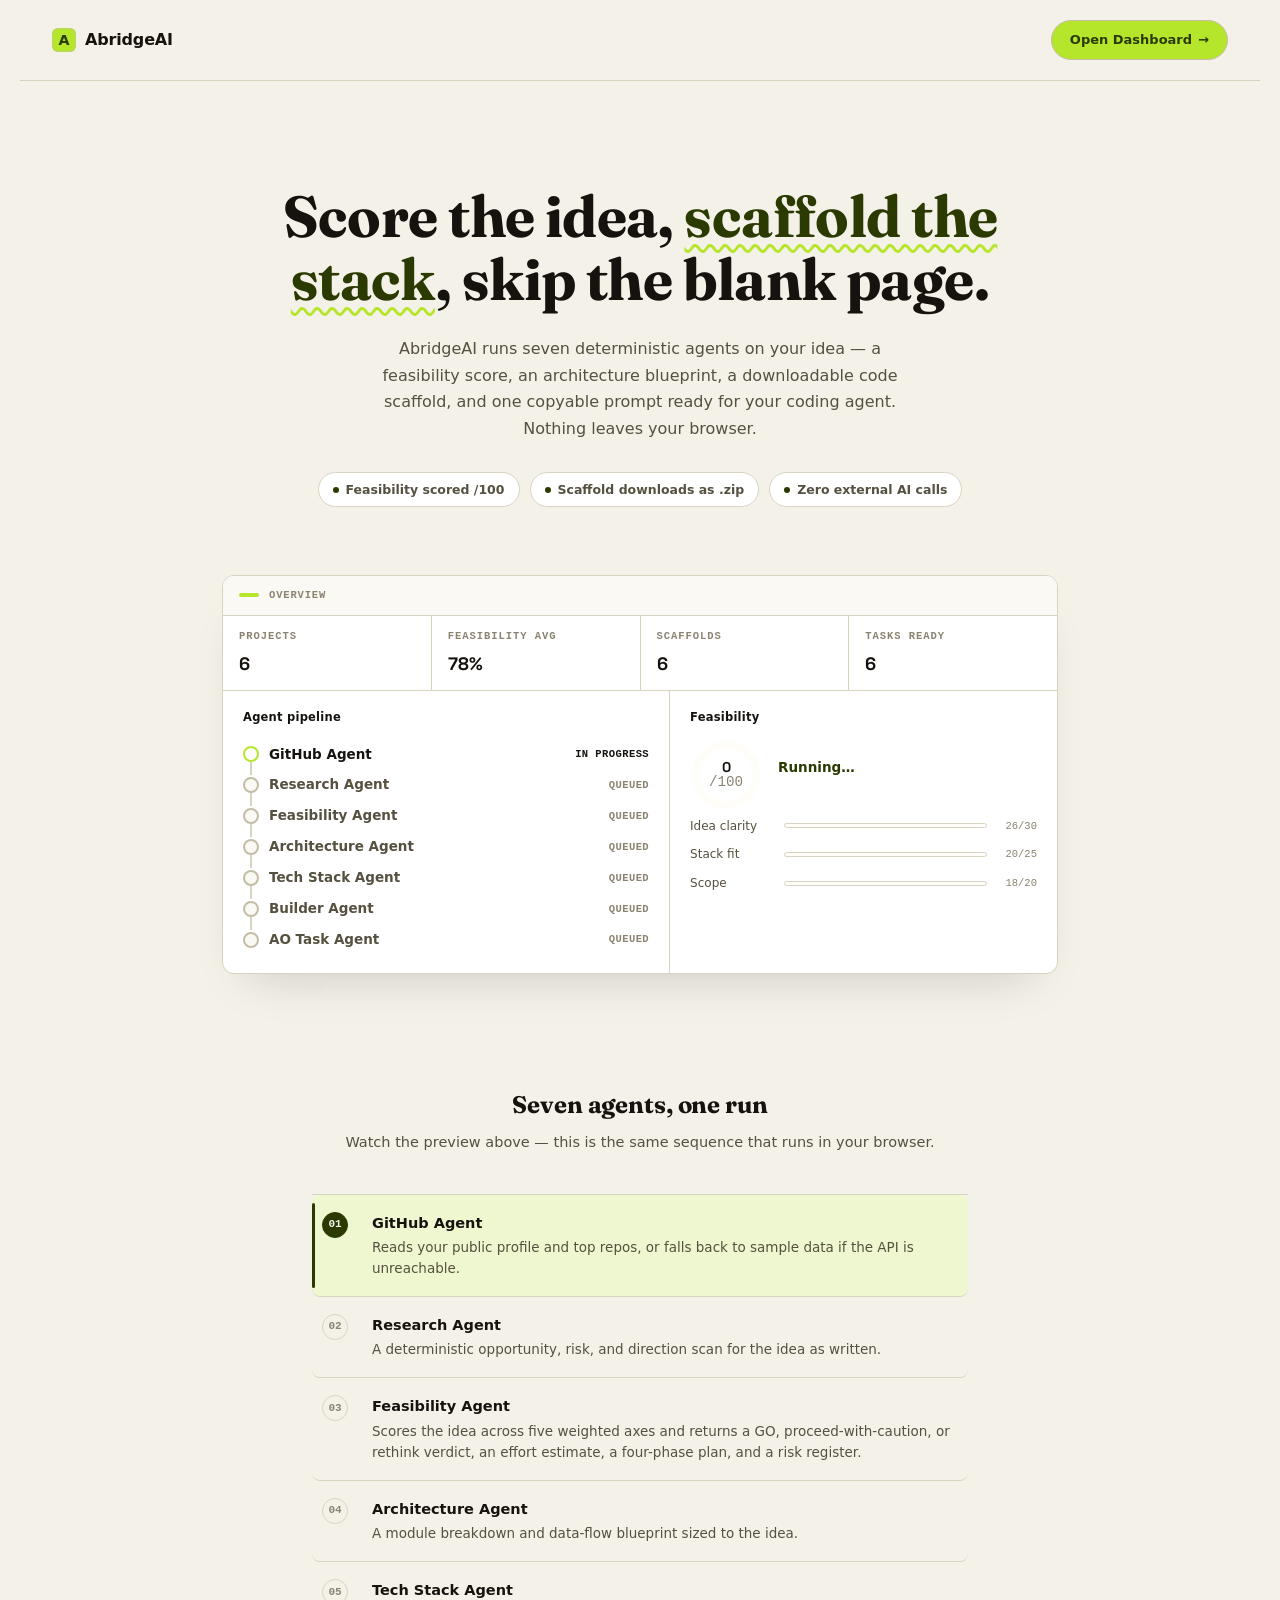
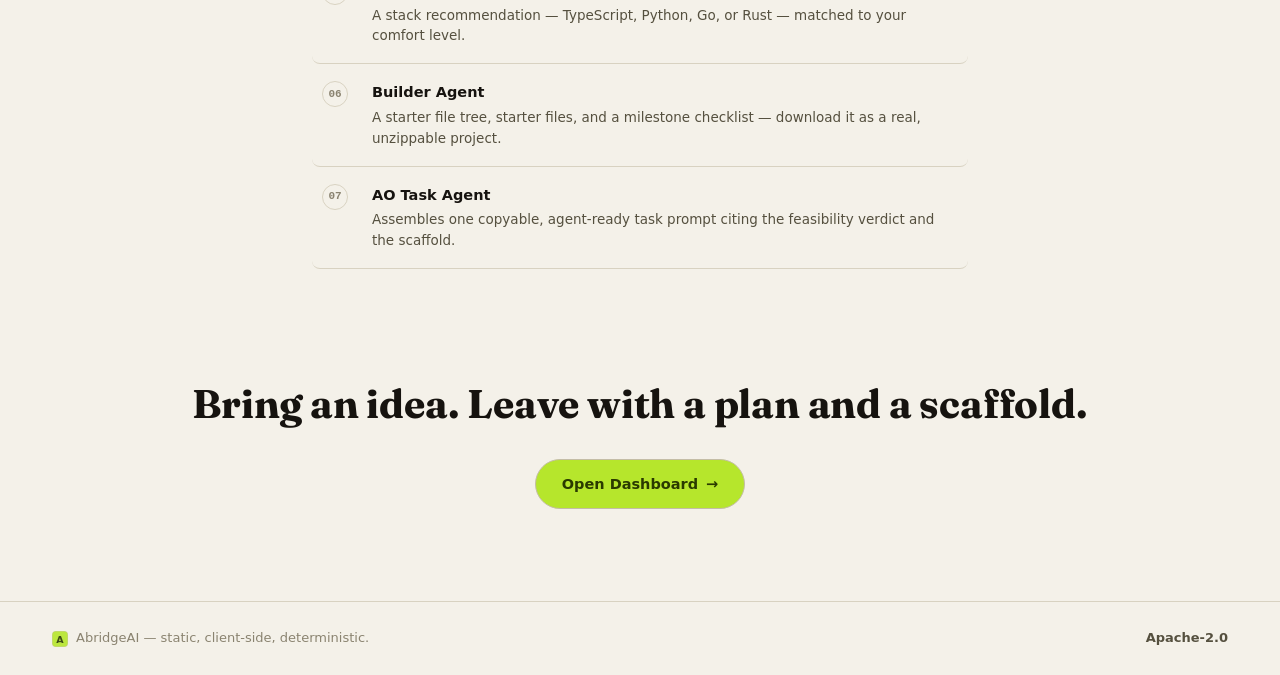
==== landing.html @ c4f89bc8 "feat: add a landing page" ====
<!DOCTYPE html>
<html lang="en" data-theme="light">

<head>
    <meta charset="UTF-8" />
    <meta name="viewport" content="width=device-width, initial-scale=1.0" />
    <title>AbridgeAI — Score the idea. Scaffold the stack.</title>
    <meta name="description"
        content="AbridgeAI runs seven deterministic agents on your idea: a feasibility score, an architecture blueprint, a downloadable code scaffold, and one copyable task prompt. No backend, no external AI calls." />
    <meta name="theme-color" content="#b6e62c" />

    <meta property="og:type" content="website" />
    <meta property="og:site_name" content="AbridgeAI" />
    <meta property="og:title" content="AbridgeAI — Score the idea. Scaffold the stack." />
    <meta property="og:description"
        content="Seven deterministic agents turn a project idea into a feasibility plan, a starter scaffold, and a copyable task prompt — entirely in your browser." />
    <meta name="twitter:card" content="summary" />

    <link rel="icon" type="image/svg+xml" href="favicon.svg" />
    <link rel="stylesheet" href="styles.css" />
    <link rel="stylesheet" href="landing.css" />
    <link rel="preconnect" href="https://fonts.googleapis.com" />
    <link rel="preconnect" href="https://fonts.gstatic.com" crossorigin />
    <link
        href="https://fonts.googleapis.com/css2?family=Space+Grotesk:wght@500;700&family=Fraunces:opsz,wght@9..144,600;9..144,700;9..144,900&display=swap"
        rel="stylesheet" />
</head>

<body class="landing">
    <a class="skip-link" href="#l-main">Skip to content</a>

    <!-- ============ NAVBAR ============ -->
    <header>
        <nav class="l-nav" aria-label="Primary">
            <a class="l-brand" href="landing.html">
                <svg class="l-brand-mark" viewBox="0 0 32 32" role="img" aria-label="AbridgeAI">
                    <rect width="32" height="32" rx="7" fill="#b6e62c" stroke="#c4bda6" stroke-width="1.5" />
                    <text x="16" y="23" font-family="ui-sans-serif, system-ui, sans-serif" font-size="19"
                        font-weight="800" text-anchor="middle" fill="#2a3a00">A</text>
                </svg>
                <span class="l-brand-name">AbridgeAI</span>
            </a>
            <a class="l-nav-cta" href="index.html">Open Dashboard <span class="l-arrow" aria-hidden="true">→</span></a>
        </nav>
    </header>

    <main id="l-main">

        <!-- ============ HERO ============ -->
        <section class="l-hero">
            <h1 class="l-headline l-fade-in">
                Score the idea, <em>scaffold the stack</em>, skip the blank page.
            </h1>
            <p class="l-sub l-fade-in l-delay-1">
                AbridgeAI runs seven deterministic agents on your idea — a feasibility score,
                an architecture blueprint, a downloadable code scaffold, and one copyable
                prompt ready for your coding agent. Nothing leaves your browser.
            </p>
            <div class="l-badges l-fade-in l-delay-2">
                <span class="l-badge"><span class="l-badge-dot" aria-hidden="true"></span>Feasibility scored /100</span>
                <span class="l-badge"><span class="l-badge-dot" aria-hidden="true"></span>Scaffold downloads as
                    .zip</span>
                <span class="l-badge"><span class="l-badge-dot" aria-hidden="true"></span>Zero external AI calls</span>
            </div>
        </section>

        <!-- ============ PRODUCT PREVIEW ============
         Built from the dashboard's own classes (.timeline/.tl-row,
         .metrics-row, .feas-arc) — a live reflection of the app, cycled by
         landing.js, not a redrawn mockup. -->
        <section class="l-stage" aria-hidden="true">
            <div class="l-window">
                <div class="l-window-bar">
                    <span class="l-window-strip"></span>
                    <span class="l-window-label">Overview</span>
                </div>

                <div class="metrics-row">
                    <div class="metric"><span class="metric-label">Projects</span><span class="metric-value">6</span>
                    </div>
                    <div class="metric"><span class="metric-label">Feasibility avg</span><span
                            class="metric-value">78%</span></div>
                    <div class="metric"><span class="metric-label">Scaffolds</span><span class="metric-value">6</span>
                    </div>
                    <div class="metric"><span class="metric-label">Tasks ready</span><span class="metric-value">6</span>
                    </div>
                </div>

                <div class="l-window-body">
                    <section class="ov-section">
                        <h2>Agent pipeline</h2>
                        <ol class="timeline" id="l-preview-pipeline">
                            <li class="tl-row" data-step="github">
                                <span class="tl-node"><svg viewBox="0 0 12 12" aria-hidden="true">
                                        <path d="M2 6l3 3 5-6" stroke="currentColor" stroke-width="1.6" fill="none"
                                            stroke-linecap="round" stroke-linejoin="round" />
                                    </svg></span>
                                <span class="tl-name">GitHub Agent</span><span class="tl-status">queued</span>
                            </li>
                            <li class="tl-row" data-step="research">
                                <span class="tl-node"><svg viewBox="0 0 12 12" aria-hidden="true">
                                        <path d="M2 6l3 3 5-6" stroke="currentColor" stroke-width="1.6" fill="none"
                                            stroke-linecap="round" stroke-linejoin="round" />
                                    </svg></span>
                                <span class="tl-name">Research Agent</span><span class="tl-status">queued</span>
                            </li>
                            <li class="tl-row" data-step="feasibility">
                                <span class="tl-node"><svg viewBox="0 0 12 12" aria-hidden="true">
                                        <path d="M2 6l3 3 5-6" stroke="currentColor" stroke-width="1.6" fill="none"
                                            stroke-linecap="round" stroke-linejoin="round" />
                                    </svg></span>
                                <span class="tl-name">Feasibility Agent</span><span class="tl-status">queued</span>
                            </li>
                            <li class="tl-row" data-step="architecture">
                                <span class="tl-node"><svg viewBox="0 0 12 12" aria-hidden="true">
                                        <path d="M2 6l3 3 5-6" stroke="currentColor" stroke-width="1.6" fill="none"
                                            stroke-linecap="round" stroke-linejoin="round" />
                                    </svg></span>
                                <span class="tl-name">Architecture Agent</span><span class="tl-status">queued</span>
                            </li>
                            <li class="tl-row" data-step="stack">
                                <span class="tl-node"><svg viewBox="0 0 12 12" aria-hidden="true">
                                        <path d="M2 6l3 3 5-6" stroke="currentColor" stroke-width="1.6" fill="none"
                                            stroke-linecap="round" stroke-linejoin="round" />
                                    </svg></span>
                                <span class="tl-name">Tech Stack Agent</span><span class="tl-status">queued</span>
                            </li>
                            <li class="tl-row" data-step="builder">
                                <span class="tl-node"><svg viewBox="0 0 12 12" aria-hidden="true">
                                        <path d="M2 6l3 3 5-6" stroke="currentColor" stroke-width="1.6" fill="none"
                                            stroke-linecap="round" stroke-linejoin="round" />
                                    </svg></span>
                                <span class="tl-name">Builder Agent</span><span class="tl-status">queued</span>
                            </li>
                            <li class="tl-row" data-step="task">
                                <span class="tl-node"><svg viewBox="0 0 12 12" aria-hidden="true">
                                        <path d="M2 6l3 3 5-6" stroke="currentColor" stroke-width="1.6" fill="none"
                                            stroke-linecap="round" stroke-linejoin="round" />
                                    </svg></span>
                                <span class="tl-name">AO Task Agent</span><span class="tl-status">queued</span>
                            </li>
                        </ol>
                    </section>

                    <section class="ov-section">
                        <h2>Feasibility</h2>
                        <div class="feas-arc-wrap">
                            <svg class="feas-arc" width="72" height="72" viewBox="0 0 76 76">
                                <circle class="feas-arc-track" cx="38" cy="38" r="32" />
                                <circle class="feas-arc-fill" id="l-preview-arc" cx="38" cy="38" r="32"
                                    transform="rotate(-90 38 38)" />
                                <text class="feas-arc-num" id="l-preview-score" x="38" y="35">0</text>
                                <text class="feas-arc-max" x="38" y="50">/100</text>
                            </svg>
                            <p class="feas-verdict-line" id="l-preview-verdict" data-verdict="good">Running…</p>
                        </div>
                        <div class="feas-axes">
                            <div class="feas-axis-row"><span class="feas-axis-label">Idea clarity</span><span
                                    class="feas-axis-track"><span class="feas-axis-fill"
                                        style="width:86%"></span></span><span class="feas-axis-val">26/30</span></div>
                            <div class="feas-axis-row"><span class="feas-axis-label">Stack fit</span><span
                                    class="feas-axis-track"><span class="feas-axis-fill"
                                        style="width:80%"></span></span><span class="feas-axis-val">20/25</span></div>
                            <div class="feas-axis-row"><span class="feas-axis-label">Scope</span><span
                                    class="feas-axis-track"><span class="feas-axis-fill"
                                        style="width:90%"></span></span><span class="feas-axis-val">18/20</span></div>
                        </div>
                    </section>
                </div>
            </div>
        </section>

        <!-- ============ HOW IT WORKS ============ -->
        <section class="l-how">
            <div class="l-how-head">
                <h2>Seven agents, one run</h2>
                <p>Watch the preview above — this is the same sequence that runs in your browser.</p>
            </div>
            <ol class="l-steps" id="l-how-steps">
                <li class="l-step" data-step="github">
                    <span class="l-step-index">01</span>
                    <div>
                        <p class="l-step-name">GitHub Agent</p>
                        <p class="l-step-desc">Reads your public profile and top repos, or falls back to sample data if
                            the API is unreachable.</p>
                    </div>
                </li>
                <li class="l-step" data-step="research">
                    <span class="l-step-index">02</span>
                    <div>
                        <p class="l-step-name">Research Agent</p>
                        <p class="l-step-desc">A deterministic opportunity, risk, and direction scan for the idea as
                            written.</p>
                    </div>
                </li>
                <li class="l-step" data-step="feasibility">
                    <span class="l-step-index">03</span>
                    <div>
                        <p class="l-step-name">Feasibility Agent</p>
                        <p class="l-step-desc">Scores the idea across five weighted axes and returns a GO,
                            proceed-with-caution, or rethink verdict, an effort estimate, a four-phase plan, and a risk
                            register.</p>
                    </div>
                </li>
                <li class="l-step" data-step="architecture">
                    <span class="l-step-index">04</span>
                    <div>
                        <p class="l-step-name">Architecture Agent</p>
                        <p class="l-step-desc">A module breakdown and data-flow blueprint sized to the idea.</p>
                    </div>
                </li>
                <li class="l-step" data-step="stack">
                    <span class="l-step-index">05</span>
                    <div>
                        <p class="l-step-name">Tech Stack Agent</p>
                        <p class="l-step-desc">A stack recommendation — TypeScript, Python, Go, or Rust — matched to
                            your comfort level.</p>
                    </div>
                </li>
                <li class="l-step" data-step="builder">
                    <span class="l-step-index">06</span>
                    <div>
                        <p class="l-step-name">Builder Agent</p>
                        <p class="l-step-desc">A starter file tree, starter files, and a milestone checklist — download
                            it as a real, unzippable project.</p>
                    </div>
                </li>
                <li class="l-step" data-step="task">
                    <span class="l-step-index">07</span>
                    <div>
                        <p class="l-step-name">AO Task Agent</p>
                        <p class="l-step-desc">Assembles one copyable, agent-ready task prompt citing the feasibility
                            verdict and the scaffold.</p>
                    </div>
                </li>
            </ol>
        </section>

        <!-- ============ FINAL CTA ============ -->
        <section class="l-cta">
            <h2>Bring an idea. Leave with a plan and a scaffold.</h2>
            <a class="l-cta-btn" href="index.html">Open Dashboard <span class="l-arrow" aria-hidden="true">→</span></a>
        </section>
    </main>

    <footer class="l-footer">
        <div class="l-footer-inner">
            <div class="l-footer-left">
                <img class="l-footer-mark" src="favicon.svg" alt="" width="16" height="16" />
                <span>AbridgeAI — static, client-side, deterministic.</span>
            </div>
            <div class="l-footer-links">
                <a href="LICENSE">Apache-2.0</a>
            </div>
        </div>
    </footer>

    <script src="landing.js" defer></script>
</body>

</html>
---- styles.css ----
/* ==========================================================================
   AbridgeAI — agent workspace
   Warm off-white background, near-black text, one lime accent, hairlines.
   Sidebar + editorial sections; cards are used only where genuinely useful
   (individual agent outputs), never nested.
   ========================================================================== */

:root {
  color-scheme: light;
  --bg: #f4f1e9;
  --bg-panel: #fbf9f3;
  --bg-input: #fffdf7;
  --card-bg: #ffffff;
  --ink: #16130f;
  --ink-soft: #55503f;
  --ink-faint: #8a8370;
  --lime: #b6e62c;
  --lime-bright: #c8ee4a;
  --lime-ink: #2a3a00;
  --lime-soft: #eef7cf;
  --line: #d8d2c1;
  --line-strong: #c4bda6;
  --danger: #c2402b;
  --toast-bg: #16130f;
  --toast-ink: #f6f3e9;
  --focus-ring: rgba(22, 19, 15, 0.08);
  --radius: 8px;
  --font: ui-sans-serif, system-ui, -apple-system, "Segoe UI", Roboto, Helvetica, Arial, sans-serif;
  --mono: ui-monospace, "Cascadia Code", "JetBrains Mono", Consolas, Menlo, monospace;
  --display: "Space Grotesk", var(--font);
  --hairline: 1px solid var(--line);
}

[data-theme="dark"] {
  color-scheme: dark;
  --bg: #151310;
  --bg-panel: #1e1b16;
  --bg-input: #241f18;
  --card-bg: #221e18;
  --ink: #eee9dc;
  --ink-soft: #b6ad99;
  --ink-faint: #837a66;
  --lime: #b6e62c;
  --lime-bright: #c8ee4a;
  --lime-ink: #eef7cf;
  --lime-soft: #33391b;
  --line: #3b362b;
  --line-strong: #4e483a;
  --danger: #ff8164;
  --toast-bg: #eee9dc;
  --toast-ink: #1a1711;
  --focus-ring: rgba(182, 230, 44, 0.22);
}

* {
  box-sizing: border-box;
}

html,
body {
  height: 100%;
}

body {
  margin: 0;
  font-family: var(--font);
  font-size: 15px;
  line-height: 1.55;
  color: var(--ink);
  background: var(--bg);
  -webkit-font-smoothing: antialiased;
}

.noscript {
  max-width: 560px;
  margin: 40px auto;
  padding: 16px 20px;
  border: var(--hairline);
  border-left: 4px solid var(--danger);
  border-radius: var(--radius);
  background: var(--bg-panel);
  color: var(--ink);
  font-size: 14px;
}

.skip-link {
  position: absolute;
  left: -9999px;
  top: 0;
  z-index: 100;
  background: var(--lime);
  color: var(--lime-ink);
  font-weight: 700;
  font-size: 14px;
  border-radius: 0 0 var(--radius) 0;
  padding: 10px 16px;
}

.skip-link:focus {
  left: 0;
}

:focus-visible {
  outline: 2px solid var(--lime-ink);
  outline-offset: 2px;
  border-radius: 4px;
}

button {
  font-family: inherit;
}

/* --------------------------------------------------------------------------
   Shell: sidebar + main
   -------------------------------------------------------------------------- */
.shell {
  display: grid;
  grid-template-columns: 224px minmax(0, 1fr);
  min-height: 100vh;
}

.side {
  display: flex;
  flex-direction: column;
  background: var(--bg-panel);
  border-right: var(--hairline);
  padding: 20px 14px;
}

.side-brand {
  display: flex;
  align-items: center;
  gap: 9px;
  padding: 4px 8px 22px;
}

.side-brand-mark {
  width: 22px;
  height: 22px;
  border-radius: 6px;
  display: block;
}

.side-brand-name {
  font-weight: 800;
  font-size: 15px;
  letter-spacing: -0.01em;
  color: var(--ink);
}

.side-nav {
  display: flex;
  flex-direction: column;
  gap: 2px;
}

.side-link {
  display: flex;
  align-items: center;
  gap: 10px;
  width: 100%;
  text-align: left;
  border: 0;
  background: transparent;
  color: var(--ink-soft);
  font-size: 13.5px;
  font-weight: 600;
  padding: 9px 10px;
  border-radius: 6px;
  cursor: pointer;
  transition: background 0.15s ease, color 0.15s ease;
}

.side-link:hover {
  background: var(--card-bg);
  color: var(--ink);
}

.side-link.is-active {
  background: var(--lime-soft);
  color: var(--lime-ink);
}

.side-link-icon {
  width: 15px;
  height: 15px;
  flex-shrink: 0;
  opacity: 0.85;
}

.side-spacer {
  flex: 1;
}

.side-bottom {
  border-top: var(--hairline);
  padding-top: 12px;
  margin-top: 8px;
}

.theme-btn {
  width: 100%;
  display: flex;
  align-items: center;
  justify-content: center;
  gap: 7px;
  font: inherit;
  font-size: 12.5px;
  font-weight: 700;
  color: var(--ink-soft);
  background: transparent;
  border: var(--hairline);
  border-radius: 999px;
  padding: 8px 12px;
  cursor: pointer;
  transition: background 0.15s ease, color 0.15s ease, border-color 0.15s ease;
}

.theme-btn:hover {
  color: var(--ink);
  border-color: var(--ink);
  background: var(--card-bg);
}

/* --------------------------------------------------------------------------
   Main / views
   -------------------------------------------------------------------------- */
.main {
  min-width: 0;
  padding: 40px 44px 64px;
  max-width: 1180px;
}

.view[hidden] {
  display: none;
}

.view-head {
  display: flex;
  align-items: flex-start;
  justify-content: space-between;
  gap: 20px;
  margin-bottom: 28px;
}

.view-head h1,
.view>h1 {
  font-family: var(--display);
  font-weight: 700;
  font-size: 26px;
  letter-spacing: -0.01em;
  margin: 0 0 6px;
}

.view-sub {
  margin: 0;
  color: var(--ink-soft);
  font-size: 14px;
  max-width: 520px;
}

.back-link {
  display: inline-flex;
  align-items: center;
  gap: 6px;
  border: 0;
  background: none;
  color: var(--ink-faint);
  font: inherit;
  font-size: 13px;
  font-weight: 600;
  cursor: pointer;
  padding: 0;
  margin-bottom: 18px;
  transition: color 0.15s ease;
}

.back-link:hover {
  color: var(--ink);
}

.btn-new {
  flex-shrink: 0;
  display: inline-flex;
  align-items: center;
  gap: 7px;
  font: inherit;
  font-weight: 700;
  font-size: 13.5px;
  color: var(--lime-ink);
  background: var(--lime);
  border: 1px solid var(--line-strong);
  border-radius: 999px;
  padding: 10px 18px;
  cursor: pointer;
  transition: background 0.15s ease, transform 0.05s ease;
}

.btn-new:hover {
  background: var(--lime-bright);
}

.btn-new:active {
  transform: translateY(1px);
}

/* --------------------------------------------------------------------------
   Metrics row — divider-separated, not floating cards
   -------------------------------------------------------------------------- */
.metrics-row {
  display: flex;
  border-top: var(--hairline);
  border-bottom: var(--hairline);
  margin-bottom: 32px;
}

.metric {
  flex: 1;
  padding: 16px 20px;
  border-left: var(--hairline);
}

.metric:first-child {
  border-left: 0;
}

.metric-label {
  display: block;
  font-family: var(--mono);
  font-size: 10.5px;
  font-weight: 700;
  letter-spacing: 0.09em;
  text-transform: uppercase;
  color: var(--ink-faint);
  margin-bottom: 6px;
}

.metric-value {
  font-family: var(--display);
  font-weight: 700;
  font-size: 24px;
  color: var(--ink);
}

/* --------------------------------------------------------------------------
   Overview grid — three sections divided by hairlines, not cards
   -------------------------------------------------------------------------- */
.overview-grid {
  display: grid;
  grid-template-columns: 1.15fr 1fr 0.85fr;
  gap: 0;
  border: var(--hairline);
  border-radius: var(--radius);
  margin-bottom: 8px;
}

.ov-section {
  padding: 22px 22px;
  border-left: var(--hairline);
}

.ov-section:first-child {
  border-left: 0;
}

.ov-section h2 {
  font-size: 12.5px;
  font-weight: 700;
  letter-spacing: 0.02em;
  margin: 0 0 16px;
  color: var(--ink);
}

/* Pipeline timeline */
.timeline {
  list-style: none;
  margin: 0;
  padding: 0;
  position: relative;
}

.tl-row {
  position: relative;
  display: flex;
  align-items: center;
  gap: 10px;
  padding: 6px 0;
}

.tl-node {
  position: relative;
  width: 16px;
  height: 16px;
  border-radius: 50%;
  border: 2px solid var(--line-strong);
  background: var(--bg-panel);
  flex-shrink: 0;
  display: flex;
  align-items: center;
  justify-content: center;
  z-index: 1;
  transition: background 0.2s ease, border-color 0.2s ease;
}

.tl-row:not(:last-child)::before {
  content: "";
  position: absolute;
  left: 7px;
  top: 22px;
  bottom: -6px;
  width: 2px;
  background: var(--line);
}

.tl-node svg {
  width: 9px;
  height: 9px;
  display: none;
}

.tl-row.is-done .tl-node {
  background: var(--lime-ink);
  border-color: var(--lime-ink);
}

.tl-row.is-done .tl-node svg {
  display: block;
}

.tl-row.is-done .tl-node svg path {
  stroke: var(--bg-panel);
}

.tl-row.is-done:not(:last-child)::before {
  background: var(--lime-ink);
}

.tl-row.is-running .tl-node {
  border-color: var(--lime);
  background: var(--card-bg);
}

.tl-row.is-running .tl-node .tl-pulse-ring {
  animation: tl-ring 1.5s ease-out infinite;
}

.tl-name {
  font-size: 13.5px;
  font-weight: 600;
  color: var(--ink-soft);
  flex: 1;
}

.tl-row.is-done .tl-name,
.tl-row.is-running .tl-name {
  color: var(--ink);
}

.tl-status {
  font-family: var(--mono);
  font-size: 10.5px;
  font-weight: 700;
  text-transform: uppercase;
  letter-spacing: 0.04em;
  color: var(--ink-faint);
}

.tl-row.is-done .tl-status {
  color: var(--lime-ink);
}

.tl-row.is-running .tl-status {
  color: var(--ink);
}

@keyframes tl-ring {
  0% {
    transform: scale(0.7);
    opacity: 0.9;
  }

  100% {
    transform: scale(2.4);
    opacity: 0;
  }
}

/* Feasibility snapshot */
.feas-empty {
  color: var(--ink-faint);
  font-size: 13.5px;
  padding: 12px 0 4px;
}

.feas-arc-wrap {
  display: flex;
  align-items: center;
  gap: 16px;
  margin-bottom: 6px;
}

.feas-arc {
  flex-shrink: 0;
}

.feas-arc-track {
  fill: none;
  stroke: var(--bg-input);
  stroke-width: 8;
}

.feas-arc-fill {
  fill: none;
  stroke: var(--lime);
  stroke-width: 8;
  stroke-linecap: round;
  transition: stroke-dashoffset 0.7s ease;
}

.feas-arc-num {
  font-family: var(--display);
  font-weight: 700;
  font-size: 15px;
  fill: var(--ink);
  text-anchor: middle;
}

.feas-arc-max {
  font-family: var(--mono);
  font-size: 15px;
  fill: var(--ink-faint);
  text-anchor: middle;
}

.feas-verdict-line {
  font-size: 13.5px;
  font-weight: 700;
  margin: 0 0 14px;
}

.feas-verdict-line[data-verdict="good"] {
  color: var(--lime-ink);
}

.feas-verdict-line[data-verdict="warn"] {
  color: #7a5b00;
}

.feas-verdict-line[data-verdict="bad"] {
  color: var(--danger);
}

[data-theme="dark"] .feas-verdict-line[data-verdict="warn"] {
  color: #f3dd8a;
}

.feas-axes {
  display: flex;
  flex-direction: column;
  gap: 10px;
}

.feas-axis-row {
  display: flex;
  align-items: center;
  gap: 10px;
}

.feas-axis-label {
  font-size: 12px;
  color: var(--ink-soft);
  width: 84px;
  flex-shrink: 0;
}

.feas-axis-track {
  flex: 1;
  height: 5px;
  border-radius: 999px;
  background: var(--bg-input);
  border: var(--hairline);
  overflow: hidden;
}

.feas-axis-fill {
  height: 100%;
  background: var(--lime);
  border-radius: 999px;
}

.feas-axis-val {
  font-family: var(--mono);
  font-size: 10.5px;
  color: var(--ink-faint);
  width: 40px;
  text-align: right;
  flex-shrink: 0;
}

/* Next output */
.next-output-text {
  font-size: 14px;
  color: var(--ink-soft);
  line-height: 1.5;
}

.next-output-arrow {
  color: var(--ink-faint);
}

/* --------------------------------------------------------------------------
   Status line
   -------------------------------------------------------------------------- */
.status-line {
  display: flex;
  align-items: center;
  gap: 8px;
  font-family: var(--mono);
  font-size: 12px;
  color: var(--ink-soft);
  padding: 12px 2px;
  margin: 4px 0 0;
}

.status-dot {
  width: 8px;
  height: 8px;
  border-radius: 50%;
  background: var(--ink-faint);
  transition: background 0.2s ease;
}

.status-line[data-state="running"] .status-dot {
  background: var(--lime);
  box-shadow: 0 0 0 4px rgba(182, 230, 44, 0.3);
  animation: sl-pulse 1.1s ease-in-out infinite;
}

.status-line[data-state="done"] .status-dot {
  background: var(--lime-ink);
}

@keyframes sl-pulse {

  0%,
  100% {
    box-shadow: 0 0 0 2px rgba(182, 230, 44, 0.25);
  }

  50% {
    box-shadow: 0 0 0 6px rgba(182, 230, 44, 0.15);
  }
}

/* --------------------------------------------------------------------------
   New project form
   -------------------------------------------------------------------------- */
.proj-form {
  display: grid;
  grid-template-columns: 1fr 1fr;
  gap: 18px 24px;
  max-width: 780px;
}

.field {
  display: flex;
  flex-direction: column;
  gap: 6px;
}

.field--full {
  grid-column: 1 / -1;
}

.field label {
  font-size: 12.5px;
  font-weight: 600;
  color: var(--ink-soft);
}

.field input,
.field select,
.field textarea {
  font: inherit;
  font-size: 14px;
  color: var(--ink);
  background: transparent;
  border: 0;
  border-bottom: 1.5px solid var(--line);
  border-radius: 0;
  padding: 8px 2px;
  width: 100%;
  transition: border-color 0.15s ease;
}

.field textarea {
  resize: vertical;
  min-height: 100px;
  line-height: 1.55;
  border: var(--hairline);
  border-radius: 6px;
  padding: 10px 12px;
  background: var(--bg-input);
}

.field input:focus,
.field select:focus,
.field textarea:focus {
  outline: none;
  border-color: var(--lime-ink);
}

.form-actions {
  grid-column: 1 / -1;
  display: flex;
  align-items: center;
  gap: 16px;
  margin-top: 6px;
}

.btn {
  font: inherit;
  font-weight: 700;
  font-size: 14px;
  border-radius: 999px;
  padding: 11px 22px;
  cursor: pointer;
  border: var(--hairline);
  transition: background 0.15s ease, color 0.15s ease, border-color 0.15s ease, transform 0.05s ease;
}

.btn:active {
  transform: translateY(1px);
}

.btn--primary {
  background: var(--lime);
  color: var(--lime-ink);
  border-color: var(--line-strong);
}

.btn--primary:hover {
  background: var(--lime-bright);
}

.btn--primary:disabled {
  opacity: 0.55;
  cursor: not-allowed;
}

.btn--ghost {
  background: transparent;
  color: var(--ink-soft);
}

.btn--ghost:hover {
  background: var(--lime-soft);
  border-color: var(--ink);
  color: var(--ink);
}

.btn--sm {
  font-size: 12.5px;
  padding: 7px 14px;
}

.form-hint {
  font-size: 12.5px;
  color: var(--ink-faint);
  font-family: var(--mono);
}

.form-note {
  grid-column: 1 / -1;
  display: flex;
  align-items: flex-start;
  gap: 8px;
  font-size: 12.5px;
  color: var(--ink-faint);
  margin-top: -4px;
}

/* --------------------------------------------------------------------------
   Outputs — flattened sections, not boxed cards. One divider between agents.
   -------------------------------------------------------------------------- */
.outputs-section {
  margin-top: 44px;
}

.outputs-head {
  display: flex;
  align-items: center;
  justify-content: space-between;
  margin-bottom: 6px;
}

.outputs-head h2 {
  font-size: 15px;
  margin: 0;
  font-family: var(--display);
  font-weight: 700;
}

.outputs {
  display: flex;
  flex-direction: column;
}

.card {
  border: 0;
  border-top: var(--hairline);
  background: transparent;
  border-radius: 0;
}

.card:last-child {
  border-bottom: var(--hairline);
}

.card-head {
  display: flex;
  align-items: center;
  justify-content: space-between;
  gap: 10px;
  padding: 16px 2px 8px;
  background: transparent;
  border-bottom: 0;
}

.card-title {
  display: flex;
  align-items: center;
  gap: 10px;
  font-size: 13.5px;
  font-weight: 700;
}

.card-head-actions {
  display: flex;
  align-items: center;
  gap: 8px;
}

.card-index {
  font-family: var(--mono);
  font-size: 10.5px;
  color: var(--ink-faint);
  border: var(--hairline);
  border-radius: 4px;
  padding: 1px 6px;
}

.card-badge {
  font-family: var(--mono);
  font-size: 11px;
  color: var(--ink-soft);
  background: var(--lime-soft);
  border: 1px solid var(--line);
  border-radius: 999px;
  padding: 2px 9px;
}

.card-body {
  padding: 4px 2px 20px;
  font-size: 14px;
}

.card-body pre {
  margin: 0;
  font-family: var(--mono);
  font-size: 12.5px;
  line-height: 1.6;
  white-space: pre-wrap;
  word-break: break-word;
  color: var(--ink);
}

.prompt-wrap {
  position: relative;
}

.prompt-wrap textarea {
  width: 100%;
  min-height: 220px;
  font-family: var(--mono);
  font-size: 12.5px;
  line-height: 1.6;
  color: var(--ink);
  background: var(--bg-input);
  border: var(--hairline);
  border-radius: 6px;
  padding: 12px 14px;
  resize: vertical;
}

.prompt-wrap textarea:focus {
  outline: none;
  border-color: var(--lime-ink);
  box-shadow: 0 0 0 3px rgba(182, 230, 44, 0.3);
}

.copy-btn {
  position: absolute;
  top: 10px;
  right: 10px;
  font: inherit;
  font-family: var(--mono);
  font-size: 12px;
  font-weight: 700;
  color: var(--lime-ink);
  background: var(--lime);
  border: 1px solid var(--line-strong);
  border-radius: 6px;
  padding: 6px 12px;
  cursor: pointer;
  transition: background 0.15s ease;
}

.copy-btn:hover {
  background: var(--lime-bright);
}

.copy-btn.is-copied {
  background: var(--ink);
  color: var(--bg);
  border-color: var(--ink);
}

.card-copy {
  font: inherit;
  font-family: var(--mono);
  font-size: 11.5px;
  font-weight: 700;
  color: var(--ink-soft);
  background: transparent;
  border: var(--hairline);
  border-radius: 6px;
  padding: 4px 10px;
  cursor: pointer;
  transition: background 0.15s ease, color 0.15s ease, border-color 0.15s ease;
}

.card-copy:hover {
  color: var(--ink);
  border-color: var(--ink);
  background: var(--bg-input);
}

.card-copy.is-copied {
  background: var(--lime);
  color: var(--lime-ink);
  border-color: var(--line-strong);
}

.card-download {
  font: inherit;
  font-family: var(--mono);
  font-size: 11.5px;
  font-weight: 700;
  color: var(--lime-ink);
  background: var(--lime);
  border: 1px solid var(--line-strong);
  border-radius: 6px;
  padding: 4px 10px;
  cursor: pointer;
  transition: background 0.15s ease, color 0.15s ease, border-color 0.15s ease;
}

.card-download:hover {
  background: var(--lime-bright);
  border-color: var(--ink);
}

.feas-meter {
  display: flex;
  align-items: center;
  gap: 12px;
  margin-bottom: 14px;
}

.feas-score {
  display: flex;
  align-items: baseline;
  gap: 2px;
  flex: 0 0 auto;
}

.feas-score-num {
  font-family: var(--mono);
  font-size: 22px;
  font-weight: 800;
  color: var(--ink);
  line-height: 1;
}

.feas-score-max {
  font-family: var(--mono);
  font-size: 11px;
  color: var(--ink-faint);
}

.feas-track {
  flex: 1;
  height: 8px;
  border-radius: 999px;
  background: var(--bg-input);
  border: var(--hairline);
  overflow: hidden;
}

.feas-fill {
  height: 100%;
  background: var(--lime);
  border-radius: 999px;
  transition: width 0.4s ease;
}

.feas-verdict {
  flex: 0 0 auto;
  font-family: var(--mono);
  font-size: 11px;
  font-weight: 700;
  padding: 3px 10px;
  border-radius: 999px;
  border: 1px solid;
  white-space: nowrap;
}

.feas-verdict--good {
  color: var(--lime-ink);
  background: var(--lime-soft);
  border-color: var(--lime-ink);
}

.feas-verdict--warn {
  color: #7a5b00;
  background: #f7ecbb;
  border-color: #d8b53c;
}

.feas-verdict--bad {
  color: var(--danger);
  background: rgba(194, 64, 43, 0.12);
  border-color: var(--danger);
}

[data-theme="dark"] .feas-verdict--warn {
  color: #f3dd8a;
  background: rgba(216, 181, 60, 0.16);
  border-color: #d8b53c;
}

[data-theme="dark"] .feas-verdict--bad {
  background: rgba(255, 129, 100, 0.14);
}

/* --------------------------------------------------------------------------
   Projects (history) view — flat list, no card boxes
   -------------------------------------------------------------------------- */
.history-empty {
  font-size: 13.5px;
  color: var(--ink-faint);
  border: 1px dashed var(--line-strong);
  border-radius: var(--radius);
  padding: 18px;
  max-width: 480px;
}

.history-list-flat {
  list-style: none;
  margin: 0;
  padding: 0;
  max-width: 720px;
}

.history-row {
  display: flex;
  align-items: center;
  justify-content: space-between;
  gap: 16px;
  padding: 14px 4px;
  border-top: var(--hairline);
  cursor: pointer;
  transition: background 0.15s ease;
}

.history-row:last-child {
  border-bottom: var(--hairline);
}

.history-row:hover {
  background: var(--bg-panel);
}

.history-row.is-active {
  background: var(--lime-soft);
}

.history-row-title {
  font-size: 13.5px;
  font-weight: 600;
  margin: 0;
}

.history-row-meta {
  font-family: var(--mono);
  font-size: 11px;
  color: var(--ink-faint);
  margin-top: 2px;
}

.history-item-del {
  width: 26px;
  height: 26px;
  border-radius: 6px;
  border: 0;
  background: transparent;
  color: var(--ink-faint);
  font-family: var(--mono);
  font-size: 14px;
  cursor: pointer;
  flex-shrink: 0;
}

.history-item-del:hover {
  color: var(--danger);
  background: var(--card-bg);
}

.projects-head-row {
  display: flex;
  align-items: center;
  justify-content: space-between;
  max-width: 720px;
  margin-bottom: 8px;
}

.rail-action {
  font: inherit;
  font-size: 12px;
  font-weight: 700;
  color: var(--ink-faint);
  background: transparent;
  border: 0;
  padding: 2px 4px;
  cursor: pointer;
  border-radius: 4px;
}

.rail-action:hover {
  color: var(--danger);
}

/* --------------------------------------------------------------------------
   Toast
   -------------------------------------------------------------------------- */
.toast {
  position: fixed;
  bottom: 22px;
  left: 50%;
  transform: translateX(-50%);
  background: var(--toast-bg);
  color: var(--toast-ink);
  font-size: 13.5px;
  font-weight: 600;
  border-radius: 8px;
  padding: 11px 18px;
  box-shadow: 0 8px 30px rgba(0, 0, 0, 0.22);
  z-index: 50;
  pointer-events: none;
}

/* --------------------------------------------------------------------------
   Responsive — desktop-first; acceptable degradation only
   -------------------------------------------------------------------------- */
@media (max-width: 1080px) {
  .overview-grid {
    grid-template-columns: 1fr 1fr;
  }

  .ov-section:nth-child(3) {
    grid-column: 1 / -1;
    border-left: 0;
    border-top: var(--hairline);
  }
}

@media (max-width: 860px) {
  .shell {
    grid-template-columns: 1fr;
  }

  .side {
    flex-direction: row;
    align-items: center;
    border-right: 0;
    border-bottom: var(--hairline);
  }

  .side-nav {
    flex-direction: row;
  }

  .side-spacer {
    display: none;
  }

  .side-bottom {
    border-top: 0;
    margin: 0;
    padding: 0;
    margin-left: auto;
  }

  .theme-btn {
    width: auto;
  }

  .main {
    padding: 24px 20px 48px;
  }

  .overview-grid {
    grid-template-columns: 1fr;
  }

  .ov-section {
    border-left: 0;
    border-top: var(--hairline);
  }

  .ov-section:first-child {
    border-top: 0;
  }

  .metrics-row {
    flex-wrap: wrap;
  }

  .metric {
    flex: 1 1 50%;
    border-left: 0;
    border-top: var(--hairline);
  }

  .proj-form {
    grid-template-columns: 1fr;
  }
}

@media (prefers-reduced-motion: reduce) {
  * {
    animation: none !important;
    transition: none !important;
  }
}
---- landing.css ----
/* ==========================================================================
   AbridgeAI — landing page
   Loads AFTER styles.css: reuses its color tokens, --display font, buttons,
   and — for the product preview specifically — the dashboard's own real
   component classes (.timeline/.tl-row, .metrics-row, .feas-arc, etc.) so
   the preview is a true reflection of the app, not a redrawn mockup.
   Nothing here overrides or edits styles.css.
   Desktop-first by instruction; degrades acceptably below ~960px.
   ========================================================================== */

.landing {
    background: var(--bg);
    color: var(--ink);
}

.landing * {
    box-sizing: border-box;
}

/* Landing-only display face — matches the rounded, friendly headline style
   of the reference. Scoped here rather than overriding the shared
   --display token, so the dashboard's Space Grotesk stays untouched. */
.landing {
    --l-display: "Fraunces", ui-serif, Georgia, serif;
}

/* --------------------------------------------------------------------------
   Navbar
   -------------------------------------------------------------------------- */
.l-nav {
    display: flex;
    align-items: center;
    justify-content: space-between;
    max-width: 1240px;
    margin: 0 auto;
    padding: 20px 32px;
    border-bottom: var(--hairline);
}

.l-brand {
    display: flex;
    align-items: center;
    gap: 9px;
    text-decoration: none;
    color: var(--ink);
}

.l-brand-mark {
    width: 24px;
    height: 24px;
    border-radius: 6px;
    display: block;
}

.l-brand-name {
    font-weight: 800;
    font-size: 16px;
    letter-spacing: -0.01em;
}

.l-nav-cta {
    display: inline-flex;
    align-items: center;
    gap: 6px;
    font: inherit;
    font-weight: 700;
    font-size: 13px;
    color: var(--lime-ink);
    background: var(--lime);
    border: 1px solid var(--line-strong);
    border-radius: 999px;
    padding: 9px 18px;
    text-decoration: none;
    transition: background 0.15s ease, transform 0.05s ease;
}

.l-nav-cta:hover {
    background: var(--lime-bright);
}

.l-nav-cta:active {
    transform: translateY(1px);
}

.l-arrow {
    display: inline-block;
    transition: transform 0.18s ease;
}

.l-nav-cta:hover .l-arrow,
.l-cta-btn:hover .l-arrow {
    transform: translateX(3px);
}

/* --------------------------------------------------------------------------
   Hero
   -------------------------------------------------------------------------- */
.l-hero {
    max-width: 860px;
    margin: 0 auto;
    padding: 104px 32px 0;
    text-align: center;
}

.l-headline {
    font-family: var(--l-display);
    font-weight: 700;
    font-optical-sizing: auto;
    letter-spacing: -0.01em;
    line-height: 1.08;
    margin: 0;
    font-size: clamp(38px, 4.8vw, 58px);
    color: var(--ink);
}

.l-headline em {
    font-style: normal;
    color: var(--lime-ink);
    text-decoration: underline;
    text-decoration-style: wavy;
    text-decoration-color: var(--lime);
    text-decoration-thickness: 3px;
    text-underline-offset: 7px;
}

.l-sub {
    max-width: 540px;
    margin: 26px auto 0;
    font-size: 16px;
    line-height: 1.65;
    color: var(--ink-soft);
}

.l-badges {
    display: flex;
    align-items: center;
    justify-content: center;
    flex-wrap: wrap;
    gap: 10px;
    margin: 30px 0 0;
}

.l-badge {
    display: inline-flex;
    align-items: center;
    gap: 7px;
    font-family: var(--font);
    font-size: 12.5px;
    font-weight: 600;
    color: var(--ink-soft);
    background: var(--card-bg);
    border: var(--hairline);
    border-radius: 999px;
    padding: 7px 14px;
    transition: border-color 0.15s ease, transform 0.15s ease;
}

.l-badge:hover {
    border-color: var(--line-strong);
    transform: translateY(-1px);
}

.l-badge-dot {
    width: 6px;
    height: 6px;
    border-radius: 50%;
    background: var(--lime-ink);
    flex-shrink: 0;
}

/* --------------------------------------------------------------------------
   Product preview — built from the dashboard's REAL classes (timeline,
   metrics row, feasibility arc), driven live by landing.js, so this is a
   true reflection of the app rather than a redrawn mockup.
   -------------------------------------------------------------------------- */
.l-stage {
    max-width: 900px;
    margin: 68px auto 0;
    padding: 0 32px;
}

.l-window {
    background: var(--card-bg);
    border: var(--hairline);
    border-radius: 12px;
    overflow: hidden;
    box-shadow: 0 24px 48px -28px rgba(22, 19, 15, 0.22);
}

.l-window-bar {
    display: flex;
    align-items: center;
    gap: 10px;
    padding: 11px 16px;
    border-bottom: var(--hairline);
    background: var(--bg-panel);
}

.l-window-strip {
    width: 20px;
    height: 4px;
    border-radius: 2px;
    background: var(--lime);
}

.l-window-label {
    font-family: var(--mono);
    font-size: 10.5px;
    font-weight: 700;
    letter-spacing: 0.08em;
    text-transform: uppercase;
    color: var(--ink-faint);
}

/* Reused-from-dashboard metrics row, scaled to fit inside the preview */
.l-window .metrics-row {
    margin-bottom: 0;
    border-top: 0;
}

.l-window .metric {
    padding: 12px 16px;
}

.l-window .metric-value {
    font-size: 18px;
}

.l-window-body {
    display: grid;
    grid-template-columns: 1.15fr 1fr;
}

.l-window .ov-section {
    padding: 18px 20px;
}

.l-window .ov-section h2 {
    font-size: 11.5px;
    margin-bottom: 12px;
}

.l-window .timeline .tl-row {
    padding: 5px 0;
}

/* --------------------------------------------------------------------------
   How it works — synced with the preview's cycling state via landing.js
   -------------------------------------------------------------------------- */
.l-how {
    max-width: 720px;
    margin: 0 auto;
    padding: 112px 32px 0;
}

.l-how-head {
    text-align: center;
    margin-bottom: 40px;
}

.l-how-head h2 {
    font-family: var(--l-display);
    font-weight: 700;
    font-size: 24px;
    margin: 0 0 8px;
    letter-spacing: -0.005em;
}

.l-how-head p {
    margin: 0;
    color: var(--ink-soft);
    font-size: 14.5px;
}

.l-steps {
    list-style: none;
    margin: 0;
    padding: 0;
    border-top: var(--hairline);
}

.l-step {
    position: relative;
    display: grid;
    grid-template-columns: 34px 1fr;
    gap: 16px;
    padding: 17px 14px 17px 10px;
    border-bottom: var(--hairline);
    border-radius: 8px;
    transition: background 0.25s ease, padding-left 0.2s ease;
}

.l-step::before {
    content: "";
    position: absolute;
    left: 0;
    top: 8px;
    bottom: 8px;
    width: 3px;
    border-radius: 2px;
    background: transparent;
    transition: background 0.25s ease;
}

.l-step:hover {
    padding-left: 16px;
}

.l-step.is-active {
    background: var(--lime-soft);
}

.l-step.is-active::before {
    background: var(--lime-ink);
}

.l-step-index {
    width: 26px;
    height: 26px;
    border-radius: 50%;
    border: var(--hairline);
    display: flex;
    align-items: center;
    justify-content: center;
    font-family: var(--mono);
    font-size: 11px;
    font-weight: 700;
    color: var(--ink-faint);
    transition: background 0.25s ease, border-color 0.25s ease, color 0.25s ease;
}

.l-step.is-active .l-step-index {
    background: var(--lime-ink);
    border-color: var(--lime-ink);
    color: var(--bg);
}

.l-step-name {
    font-weight: 700;
    font-size: 14.5px;
    margin: 0 0 3px;
}

.l-step-desc {
    margin: 0;
    color: var(--ink-soft);
    font-size: 13.5px;
    line-height: 1.55;
}

/* --------------------------------------------------------------------------
   Final CTA
   -------------------------------------------------------------------------- */
.l-cta {
    text-align: center;
    padding: 104px 32px 92px;
}

.l-cta h2 {
    font-family: var(--l-display);
    font-weight: 700;
    letter-spacing: -0.005em;
    font-size: clamp(28px, 3.2vw, 40px);
    margin: 0 0 24px;
}

.l-cta-btn {
    display: inline-flex;
    align-items: center;
    gap: 8px;
    font: inherit;
    font-weight: 700;
    font-size: 14.5px;
    color: var(--lime-ink);
    background: var(--lime);
    border: 1px solid var(--line-strong);
    border-radius: 999px;
    padding: 13px 26px;
    text-decoration: none;
    transition: background 0.15s ease, transform 0.05s ease, box-shadow 0.15s ease;
}

.l-cta-btn:hover {
    background: var(--lime-bright);
    box-shadow: 0 10px 24px -14px rgba(42, 58, 0, 0.5);
}

.l-cta-btn:active {
    transform: translateY(1px);
}

/* --------------------------------------------------------------------------
   Footer — plain sans (not mono), a touch more presence than a thin line
   -------------------------------------------------------------------------- */
.l-footer {
    border-top: var(--hairline);
}

.l-footer-inner {
    max-width: 1240px;
    margin: 0 auto;
    padding: 26px 32px;
    display: flex;
    align-items: center;
    justify-content: space-between;
    font-family: var(--font);
    font-size: 13px;
    color: var(--ink-faint);
}

.l-footer-left {
    display: flex;
    align-items: center;
    gap: 8px;
}

.l-footer-mark {
    width: 16px;
    height: 16px;
    border-radius: 4px;
    opacity: 0.9;
}

.l-footer-links {
    display: flex;
    align-items: center;
    gap: 18px;
}

.l-footer-links a {
    color: var(--ink-soft);
    text-decoration: none;
    font-weight: 600;
    transition: color 0.15s ease;
}

.l-footer-links a:hover {
    color: var(--ink);
}

/* --------------------------------------------------------------------------
   Motion — restrained: a single load-in on the hero, hover states, and the
   JS-driven pipeline cycle in the preview / how-it-works sync
   -------------------------------------------------------------------------- */
.l-fade-in {
    animation: l-rise 0.6s ease both;
}

.l-fade-in.l-delay-1 {
    animation-delay: 0.08s;
}

.l-fade-in.l-delay-2 {
    animation-delay: 0.16s;
}

.l-fade-in.l-delay-3 {
    animation-delay: 0.24s;
}

@keyframes l-rise {
    from {
        opacity: 0;
        transform: translateY(10px);
    }

    to {
        opacity: 1;
        transform: translateY(0);
    }
}

@media (prefers-reduced-motion: reduce) {
    .l-fade-in {
        animation: none;
    }
}

/* --------------------------------------------------------------------------
   Below ~960px: acceptable degradation only, per spec (desktop is the target)
   -------------------------------------------------------------------------- */
@media (max-width: 960px) {
    .l-window-body {
        grid-template-columns: 1fr;
    }

    .l-window .ov-section:first-child {
        border-bottom: var(--hairline);
    }

    .l-window .metrics-row {
        flex-wrap: wrap;
    }

    .l-window .metric {
        flex: 1 1 50%;
    }

    .l-footer-inner {
        flex-direction: column;
        gap: 10px;
        align-items: flex-start;
    }
}
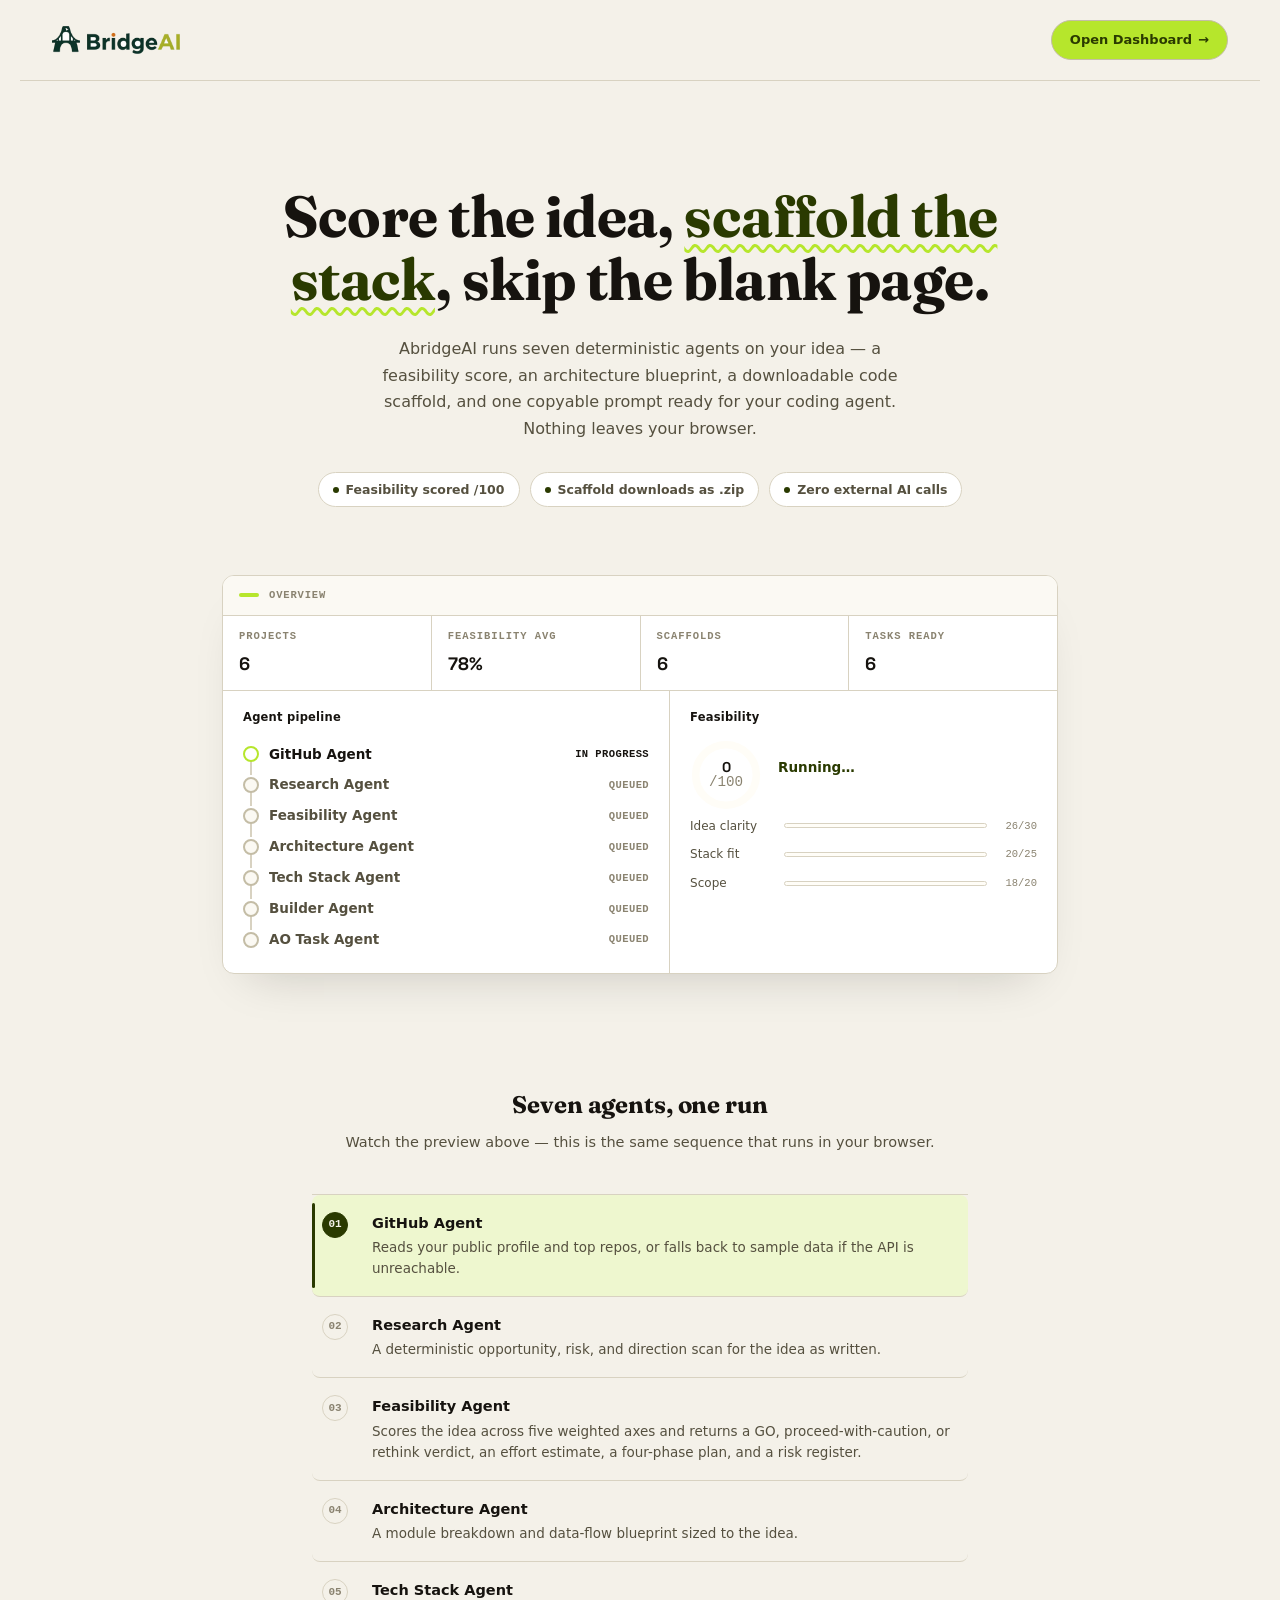
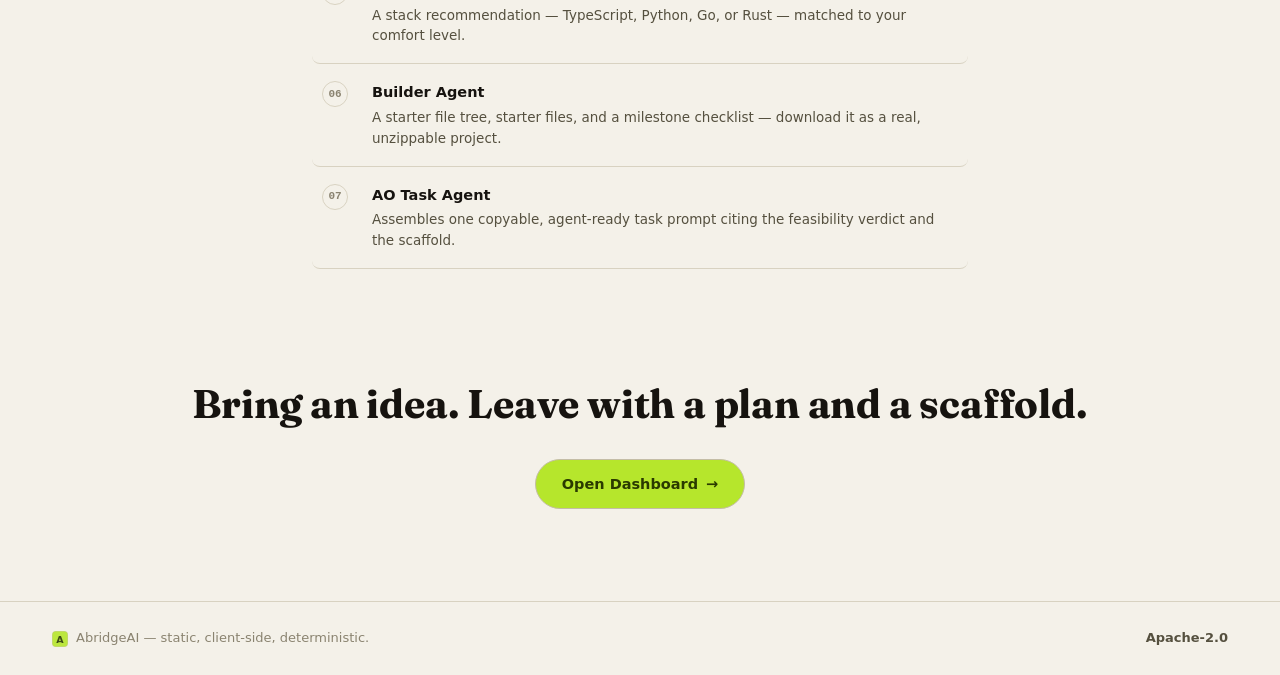
==== commit c69f2706: "fix: update logo" ====
--- a/landing.html
+++ b/landing.html
@@ -33,12 +33,7 @@
     <header>
         <nav class="l-nav" aria-label="Primary">
             <a class="l-brand" href="landing.html">
-                <svg class="l-brand-mark" viewBox="0 0 32 32" role="img" aria-label="AbridgeAI">
-                    <rect width="32" height="32" rx="7" fill="#b6e62c" stroke="#c4bda6" stroke-width="1.5" />
-                    <text x="16" y="23" font-family="ui-sans-serif, system-ui, sans-serif" font-size="19"
-                        font-weight="800" text-anchor="middle" fill="#2a3a00">A</text>
-                </svg>
-                <span class="l-brand-name">AbridgeAI</span>
+                <img src="logo.png" alt="AbridgeAI" class="navbar-logo">
             </a>
             <a class="l-nav-cta" href="index.html">Open Dashboard <span class="l-arrow" aria-hidden="true">→</span></a>
         </nav>
--- a/styles.css
+++ b/styles.css
@@ -141,6 +141,23 @@
   display: block;
 }
 
+.navbar-logo {
+  display: block;
+  /* The original logo.png has dimensions 837x569, but the active artwork is 
+     only in the top bounding box (35, 0, 837, 175) with 394px of empty 
+     transparent space at the bottom.
+     To display a crisp, proportional 28px tall logo with no layout distortion 
+     or unwanted vertical blank space, we scale the image container and crop:
+     - Target visible height = 28px
+     - Scale factor = 28 / 175 = 0.16
+     - Container width = 837 * 0.16 = 134px
+     - Shift left by 35 * 0.16 = 5.6px to align the active artwork on the left */
+  width: 134px;
+  height: 28px;
+  object-fit: cover;
+  object-position: -5.6px 0px;
+}
+
 .side-brand-name {
   font-weight: 800;
   font-size: 15px;
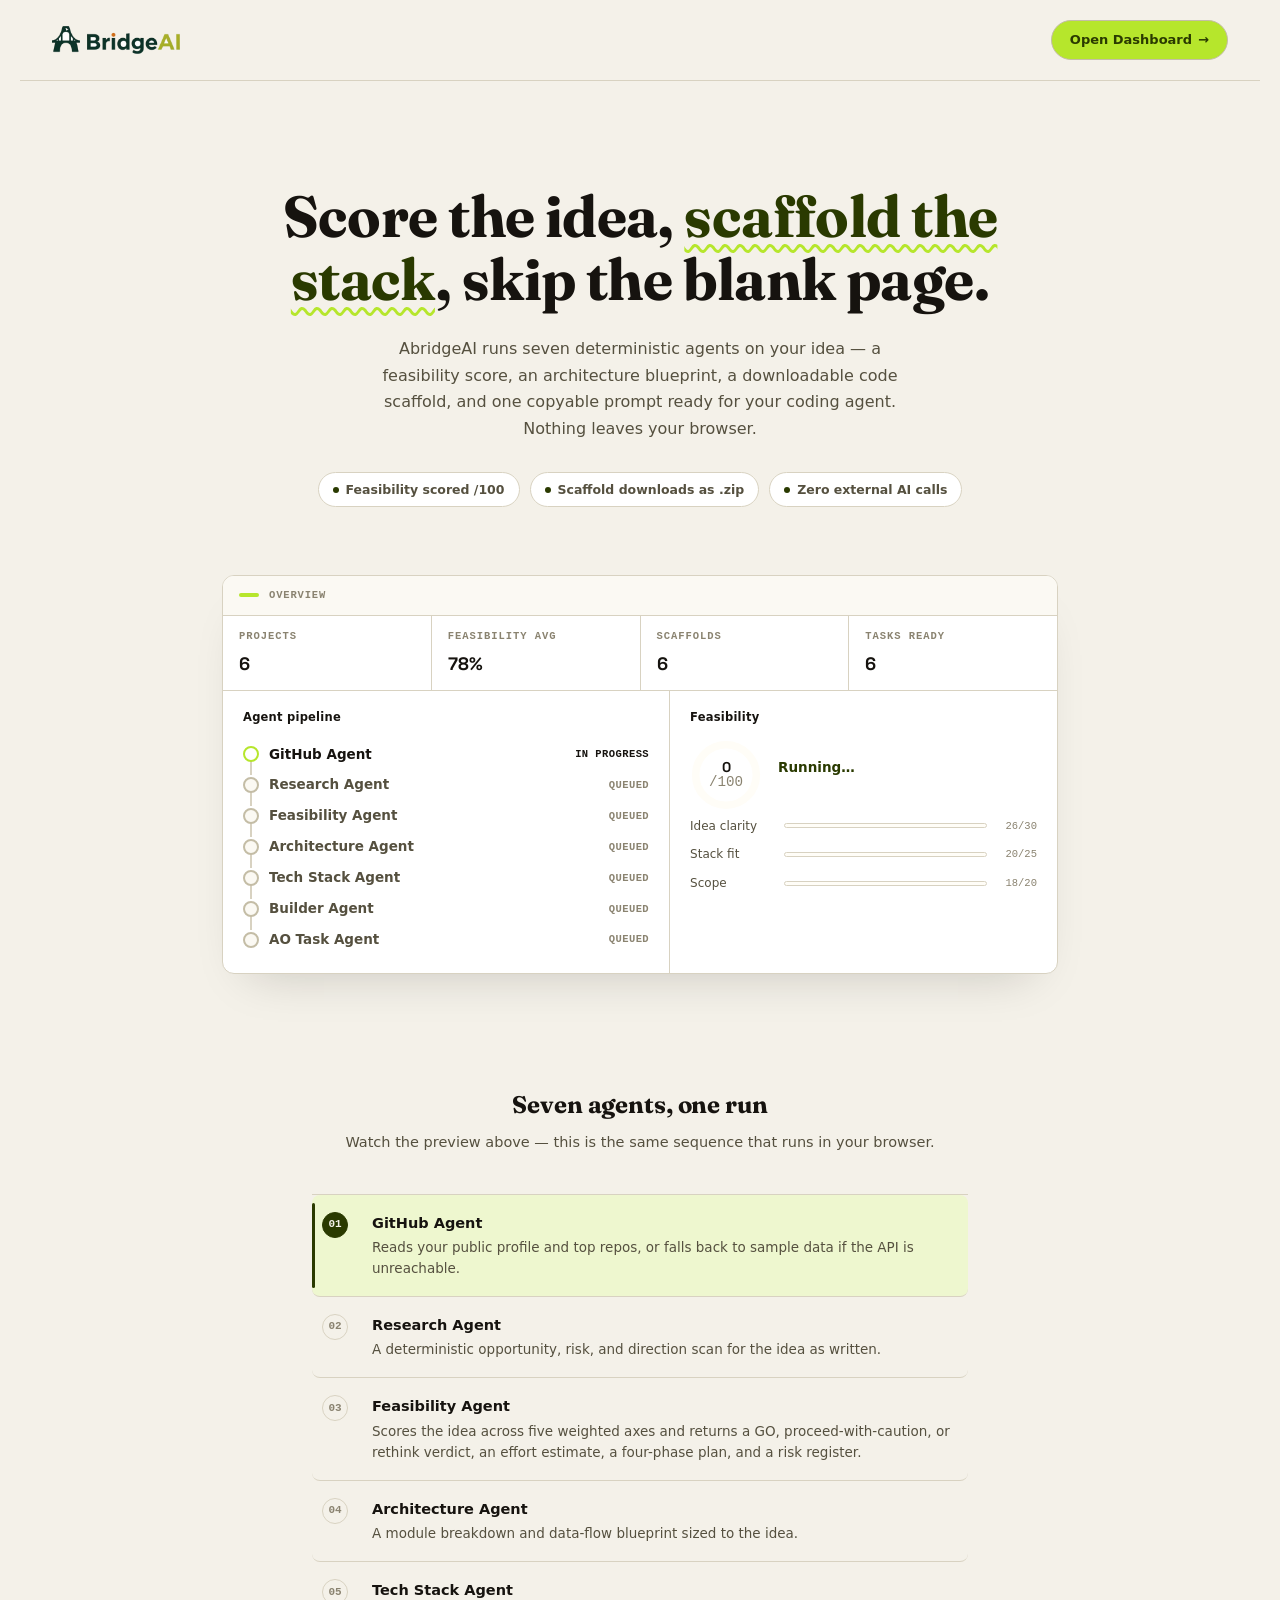
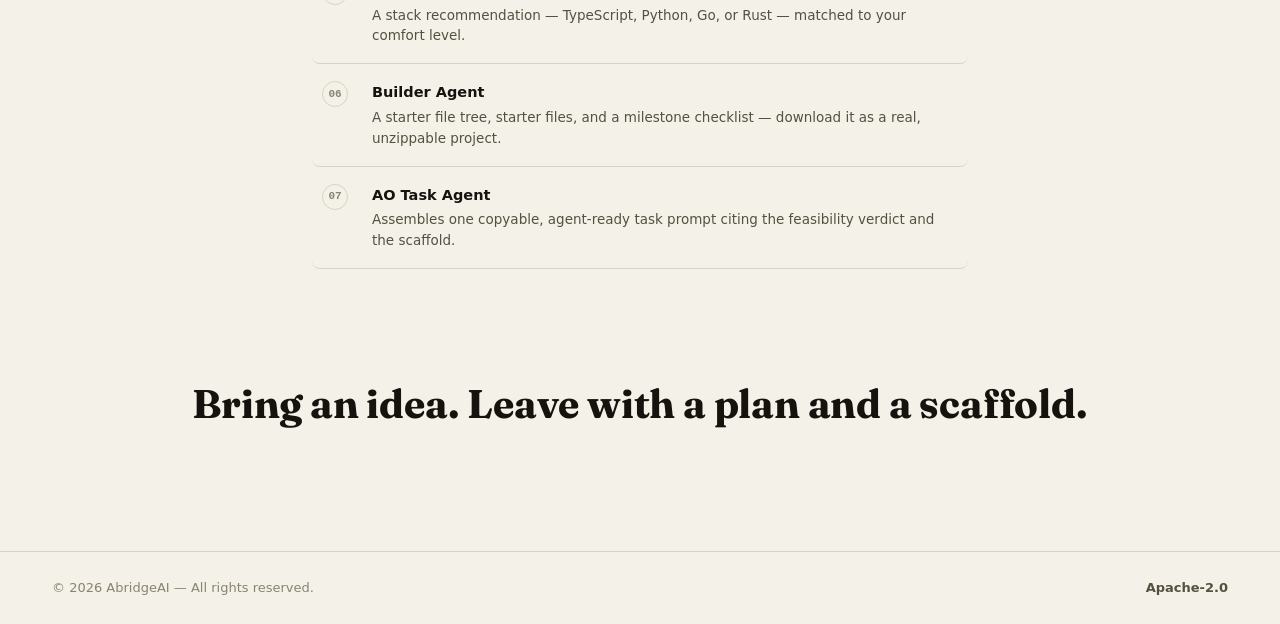
==== commit 5f280c43: "feat:enhancement of landing page and dashboard" ====
--- a/landing.html
+++ b/landing.html
@@ -234,15 +234,13 @@
         <!-- ============ FINAL CTA ============ -->
         <section class="l-cta">
             <h2>Bring an idea. Leave with a plan and a scaffold.</h2>
-            <a class="l-cta-btn" href="index.html">Open Dashboard <span class="l-arrow" aria-hidden="true">→</span></a>
         </section>
     </main>
 
     <footer class="l-footer">
         <div class="l-footer-inner">
             <div class="l-footer-left">
-                <img class="l-footer-mark" src="favicon.svg" alt="" width="16" height="16" />
-                <span>AbridgeAI — static, client-side, deterministic.</span>
+                <span>© 2026 AbridgeAI — All rights reserved.</span>
             </div>
             <div class="l-footer-links">
                 <a href="LICENSE">Apache-2.0</a>
--- a/styles.css
+++ b/styles.css
@@ -113,9 +113,12 @@
 /* --------------------------------------------------------------------------
    Shell: sidebar + main
    -------------------------------------------------------------------------- */
+/* --------------------------------------------------------------------------
+   Shell: sidebar + main workspace grid
+   -------------------------------------------------------------------------- */
 .shell {
   display: grid;
-  grid-template-columns: 224px minmax(0, 1fr);
+  grid-template-columns: 240px minmax(0, 1fr);
   min-height: 100vh;
 }
 
@@ -124,45 +127,26 @@
   flex-direction: column;
   background: var(--bg-panel);
   border-right: var(--hairline);
-  padding: 20px 14px;
+  padding: 24px 16px;
+  height: 100vh;
+  position: sticky;
+  top: 0;
+  overflow-y: auto;
 }
 
 .side-brand {
   display: flex;
   align-items: center;
   gap: 9px;
-  padding: 4px 8px 22px;
-}
-
-.side-brand-mark {
-  width: 22px;
-  height: 22px;
-  border-radius: 6px;
-  display: block;
+  padding: 4px 8px 24px;
 }
 
 .navbar-logo {
   display: block;
-  /* The original logo.png has dimensions 837x569, but the active artwork is 
-     only in the top bounding box (35, 0, 837, 175) with 394px of empty 
-     transparent space at the bottom.
-     To display a crisp, proportional 28px tall logo with no layout distortion 
-     or unwanted vertical blank space, we scale the image container and crop:
-     - Target visible height = 28px
-     - Scale factor = 28 / 175 = 0.16
-     - Container width = 837 * 0.16 = 134px
-     - Shift left by 35 * 0.16 = 5.6px to align the active artwork on the left */
   width: 134px;
   height: 28px;
   object-fit: cover;
   object-position: -5.6px 0px;
-}
-
-.side-brand-name {
-  font-weight: 800;
-  font-size: 15px;
-  letter-spacing: -0.01em;
-  color: var(--ink);
 }
 
 .side-nav {
@@ -182,7 +166,7 @@
   color: var(--ink-soft);
   font-size: 13.5px;
   font-weight: 600;
-  padding: 9px 10px;
+  padding: 10px 12px;
   border-radius: 6px;
   cursor: pointer;
   transition: background 0.15s ease, color 0.15s ease;
@@ -205,47 +189,200 @@
   opacity: 0.85;
 }
 
+/* Projects history rail inside Sidebar */
+.side-history-section {
+  display: flex;
+  flex-direction: column;
+  margin-top: 32px;
+  flex: 1;
+}
+
+.side-history-header {
+  display: flex;
+  align-items: center;
+  justify-content: space-between;
+  padding: 0 8px 8px;
+  border-bottom: 1px solid var(--line);
+  margin-bottom: 8px;
+}
+
+.side-history-title {
+  font-family: var(--display);
+  font-size: 11px;
+  font-weight: 700;
+  text-transform: uppercase;
+  letter-spacing: 0.06em;
+  color: var(--ink-faint);
+}
+
+.side-history-section .history-empty {
+  font-size: 12.5px;
+  color: var(--ink-faint);
+  padding: 12px 8px;
+  border: 1px dashed var(--line-strong);
+  border-radius: 6px;
+  background: transparent;
+  max-width: 100%;
+}
+
+.side-history-section .history-list-flat {
+  list-style: none;
+  margin: 0;
+  padding: 0;
+  display: flex;
+  flex-direction: column;
+  gap: 2px;
+  overflow-y: auto;
+  max-height: calc(100vh - 220px);
+}
+
+.side-history-section .history-row {
+  display: flex;
+  align-items: center;
+  justify-content: space-between;
+  gap: 8px;
+  padding: 8px;
+  border: 0;
+  border-radius: 6px;
+  cursor: pointer;
+  transition: background 0.15s ease, color 0.15s ease;
+  border-bottom: 0;
+}
+
+.side-history-section .history-row:last-child {
+  border-bottom: 0;
+}
+
+.side-history-section .history-row:hover {
+  background: var(--card-bg);
+}
+
+.side-history-section .history-row.is-active {
+  background: var(--lime-soft);
+  color: var(--lime-ink);
+}
+
+.side-history-section .history-row-title {
+  font-size: 13px;
+  font-weight: 600;
+  margin: 0;
+  overflow: hidden;
+  text-overflow: ellipsis;
+  white-space: nowrap;
+  max-width: 130px;
+}
+
+.side-history-section .history-row-meta {
+  font-family: var(--mono);
+  font-size: 9.5px;
+  color: var(--ink-faint);
+  margin-top: 1px;
+}
+
+.side-history-section .history-item-del {
+  width: 18px;
+  height: 18px;
+  display: flex;
+  align-items: center;
+  justify-content: center;
+  border-radius: 4px;
+  border: 0;
+  background: transparent;
+  color: var(--ink-faint);
+  font-size: 12px;
+  cursor: pointer;
+  opacity: 0;
+  transition: opacity 0.15s ease, background 0.15s ease;
+}
+
+.side-history-section .history-row:hover .history-item-del {
+  opacity: 1;
+}
+
+.side-history-section .history-item-del:hover {
+  color: var(--danger);
+  background: var(--bg-panel);
+}
+
 .side-spacer {
   flex: 1;
 }
 
-.side-bottom {
-  border-top: var(--hairline);
-  padding-top: 12px;
-  margin-top: 8px;
+/* --------------------------------------------------------------------------
+   Workspace containing Top Bar + Main Panel
+   -------------------------------------------------------------------------- */
+.workspace {
+  display: flex;
+  flex-direction: column;
+  min-width: 0;
+  background: var(--bg);
+}
+
+.top-nav {
+  display: flex;
+  align-items: center;
+  justify-content: space-between;
+  height: 64px;
+  padding: 0 40px;
+  background: var(--bg-panel);
+  border-bottom: var(--hairline);
+}
+
+.workspace-label {
+  font-family: var(--display);
+  font-weight: 700;
+  font-size: 14px;
+  letter-spacing: -0.01em;
+  color: var(--ink-soft);
+}
+
+.top-nav-actions {
+  display: flex;
+  align-items: center;
+  gap: 12px;
 }
 
 .theme-btn {
-  width: 100%;
+  width: 34px;
+  height: 34px;
   display: flex;
   align-items: center;
   justify-content: center;
-  gap: 7px;
-  font: inherit;
-  font-size: 12.5px;
-  font-weight: 700;
+  border: var(--hairline);
+  background: transparent;
+  border-radius: 6px;
   color: var(--ink-soft);
-  background: transparent;
-  border: var(--hairline);
-  border-radius: 999px;
-  padding: 8px 12px;
   cursor: pointer;
   transition: background 0.15s ease, color 0.15s ease, border-color 0.15s ease;
+  padding: 0;
 }
 
 .theme-btn:hover {
   color: var(--ink);
-  border-color: var(--ink);
   background: var(--card-bg);
-}
+  border-color: var(--line-strong);
+}
+
+.theme-btn svg {
+  width: 16px;
+  height: 16px;
+}
+
+/* Switch sun/moon SVGs based on active theme */
+[data-theme="light"] .theme-btn .icon-sun { display: none; }
+[data-theme="light"] .theme-btn .icon-moon { display: block; }
+[data-theme="dark"] .theme-btn .icon-sun { display: block; }
+[data-theme="dark"] .theme-btn .icon-moon { display: none; }
 
 /* --------------------------------------------------------------------------
    Main / views
    -------------------------------------------------------------------------- */
 .main {
   min-width: 0;
-  padding: 40px 44px 64px;
-  max-width: 1180px;
+  padding: 40px;
+  width: 100%;
+  max-width: 1400px;
+  margin: 0 auto;
 }
 
 .view[hidden] {
@@ -672,11 +809,26 @@
 /* --------------------------------------------------------------------------
    New project form
    -------------------------------------------------------------------------- */
+/* --------------------------------------------------------------------------
+   New project form
+   -------------------------------------------------------------------------- */
 .proj-form {
+  display: flex;
+  flex-direction: column;
+  gap: 24px;
+}
+
+.form-grid {
   display: grid;
-  grid-template-columns: 1fr 1fr;
-  gap: 18px 24px;
-  max-width: 780px;
+  grid-template-columns: 1.4fr 1fr;
+  gap: 32px;
+}
+
+.form-main-col,
+.form-side-col {
+  display: flex;
+  flex-direction: column;
+  gap: 20px;
 }
 
 .field {
@@ -685,39 +837,40 @@
   gap: 6px;
 }
 
-.field--full {
-  grid-column: 1 / -1;
-}
-
 .field label {
-  font-size: 12.5px;
-  font-weight: 600;
+  font-size: 13px;
+  font-weight: 700;
   color: var(--ink-soft);
-}
-
-.field input,
-.field select,
-.field textarea {
+  text-transform: uppercase;
+  letter-spacing: 0.03em;
+}
+
+.field input[type="text"],
+.field select {
   font: inherit;
   font-size: 14px;
   color: var(--ink);
-  background: transparent;
-  border: 0;
-  border-bottom: 1.5px solid var(--line);
-  border-radius: 0;
-  padding: 8px 2px;
-  width: 100%;
-  transition: border-color 0.15s ease;
-}
-
-.field textarea {
-  resize: vertical;
-  min-height: 100px;
-  line-height: 1.55;
+  background: var(--bg-input);
   border: var(--hairline);
   border-radius: 6px;
   padding: 10px 12px;
+  width: 100%;
+  transition: border-color 0.15s ease, box-shadow 0.15s ease;
+}
+
+.field textarea {
+  font: inherit;
+  font-size: 14.5px;
+  color: var(--ink);
   background: var(--bg-input);
+  border: var(--hairline);
+  border-radius: 6px;
+  padding: 12px 14px;
+  width: 100%;
+  line-height: 1.6;
+  resize: vertical;
+  min-height: 200px;
+  transition: border-color 0.15s ease, box-shadow 0.15s ease;
 }
 
 .field input:focus,
@@ -725,21 +878,21 @@
 .field textarea:focus {
   outline: none;
   border-color: var(--lime-ink);
+  box-shadow: 0 0 0 3px var(--focus-ring);
 }
 
 .form-actions {
-  grid-column: 1 / -1;
   display: flex;
   align-items: center;
   gap: 16px;
-  margin-top: 6px;
+  margin-top: 8px;
 }
 
 .btn {
   font: inherit;
   font-weight: 700;
   font-size: 14px;
-  border-radius: 999px;
+  border-radius: 6px;
   padding: 11px 22px;
   cursor: pointer;
   border: var(--hairline);
@@ -779,6 +932,7 @@
 .btn--sm {
   font-size: 12.5px;
   padding: 7px 14px;
+  border-radius: 4px;
 }
 
 .form-hint {
@@ -788,31 +942,30 @@
 }
 
 .form-note {
-  grid-column: 1 / -1;
   display: flex;
   align-items: flex-start;
   gap: 8px;
   font-size: 12.5px;
   color: var(--ink-faint);
-  margin-top: -4px;
+  margin-top: -8px;
 }
 
 /* --------------------------------------------------------------------------
    Outputs — flattened sections, not boxed cards. One divider between agents.
    -------------------------------------------------------------------------- */
 .outputs-section {
-  margin-top: 44px;
+  margin-top: 48px;
 }
 
 .outputs-head {
   display: flex;
   align-items: center;
   justify-content: space-between;
-  margin-bottom: 6px;
+  margin-bottom: 12px;
 }
 
 .outputs-head h2 {
-  font-size: 15px;
+  font-size: 16px;
   margin: 0;
   font-family: var(--display);
   font-weight: 700;
@@ -821,17 +974,22 @@
 .outputs {
   display: flex;
   flex-direction: column;
+  border: var(--hairline);
+  background: var(--card-bg);
+  border-radius: 6px;
+  overflow: hidden;
 }
 
 .card {
   border: 0;
-  border-top: var(--hairline);
+  border-bottom: var(--hairline);
   background: transparent;
   border-radius: 0;
+  padding: 24px;
 }
 
 .card:last-child {
-  border-bottom: var(--hairline);
+  border-bottom: 0;
 }
 
 .card-head {
@@ -839,7 +997,7 @@
   align-items: center;
   justify-content: space-between;
   gap: 10px;
-  padding: 16px 2px 8px;
+  padding: 0 0 12px;
   background: transparent;
   border-bottom: 0;
 }
@@ -848,7 +1006,7 @@
   display: flex;
   align-items: center;
   gap: 10px;
-  font-size: 13.5px;
+  font-size: 14px;
   font-weight: 700;
 }
 
@@ -864,7 +1022,7 @@
   color: var(--ink-faint);
   border: var(--hairline);
   border-radius: 4px;
-  padding: 1px 6px;
+  padding: 2px 6px;
 }
 
 .card-badge {
@@ -873,12 +1031,12 @@
   color: var(--ink-soft);
   background: var(--lime-soft);
   border: 1px solid var(--line);
-  border-radius: 999px;
+  border-radius: 4px;
   padding: 2px 9px;
 }
 
 .card-body {
-  padding: 4px 2px 20px;
+  padding: 0;
   font-size: 14px;
 }
 
@@ -1069,103 +1227,6 @@
 
 [data-theme="dark"] .feas-verdict--bad {
   background: rgba(255, 129, 100, 0.14);
-}
-
-/* --------------------------------------------------------------------------
-   Projects (history) view — flat list, no card boxes
-   -------------------------------------------------------------------------- */
-.history-empty {
-  font-size: 13.5px;
-  color: var(--ink-faint);
-  border: 1px dashed var(--line-strong);
-  border-radius: var(--radius);
-  padding: 18px;
-  max-width: 480px;
-}
-
-.history-list-flat {
-  list-style: none;
-  margin: 0;
-  padding: 0;
-  max-width: 720px;
-}
-
-.history-row {
-  display: flex;
-  align-items: center;
-  justify-content: space-between;
-  gap: 16px;
-  padding: 14px 4px;
-  border-top: var(--hairline);
-  cursor: pointer;
-  transition: background 0.15s ease;
-}
-
-.history-row:last-child {
-  border-bottom: var(--hairline);
-}
-
-.history-row:hover {
-  background: var(--bg-panel);
-}
-
-.history-row.is-active {
-  background: var(--lime-soft);
-}
-
-.history-row-title {
-  font-size: 13.5px;
-  font-weight: 600;
-  margin: 0;
-}
-
-.history-row-meta {
-  font-family: var(--mono);
-  font-size: 11px;
-  color: var(--ink-faint);
-  margin-top: 2px;
-}
-
-.history-item-del {
-  width: 26px;
-  height: 26px;
-  border-radius: 6px;
-  border: 0;
-  background: transparent;
-  color: var(--ink-faint);
-  font-family: var(--mono);
-  font-size: 14px;
-  cursor: pointer;
-  flex-shrink: 0;
-}
-
-.history-item-del:hover {
-  color: var(--danger);
-  background: var(--card-bg);
-}
-
-.projects-head-row {
-  display: flex;
-  align-items: center;
-  justify-content: space-between;
-  max-width: 720px;
-  margin-bottom: 8px;
-}
-
-.rail-action {
-  font: inherit;
-  font-size: 12px;
-  font-weight: 700;
-  color: var(--ink-faint);
-  background: transparent;
-  border: 0;
-  padding: 2px 4px;
-  cursor: pointer;
-  border-radius: 4px;
-}
-
-.rail-action:hover {
-  color: var(--danger);
 }
 
 /* --------------------------------------------------------------------------
@@ -1188,7 +1249,7 @@
 }
 
 /* --------------------------------------------------------------------------
-   Responsive — desktop-first; acceptable degradation only
+   Responsive — desktop-first
    -------------------------------------------------------------------------- */
 @media (max-width: 1080px) {
   .overview-grid {
@@ -1200,37 +1261,40 @@
     border-left: 0;
     border-top: var(--hairline);
   }
-}
-
-@media (max-width: 860px) {
+
+  .form-grid {
+    gap: 24px;
+  }
+}
+
+@media (max-width: 768px) {
   .shell {
     grid-template-columns: 1fr;
   }
 
   .side {
-    flex-direction: row;
-    align-items: center;
+    height: auto;
+    position: relative;
     border-right: 0;
     border-bottom: var(--hairline);
-  }
-
-  .side-nav {
-    flex-direction: row;
-  }
-
-  .side-spacer {
-    display: none;
-  }
-
-  .side-bottom {
-    border-top: 0;
-    margin: 0;
+    padding: 16px 20px;
+    gap: 16px;
+  }
+
+  .side-brand {
     padding: 0;
-    margin-left: auto;
-  }
-
-  .theme-btn {
-    width: auto;
+  }
+
+  .side-history-section {
+    margin-top: 12px;
+  }
+
+  .side-history-section .history-list-flat {
+    max-height: 180px;
+  }
+
+  .top-nav {
+    padding: 0 20px;
   }
 
   .main {
@@ -1244,6 +1308,7 @@
   .ov-section {
     border-left: 0;
     border-top: var(--hairline);
+    padding: 20px;
   }
 
   .ov-section:first-child {
@@ -1258,10 +1323,20 @@
     flex: 1 1 50%;
     border-left: 0;
     border-top: var(--hairline);
-  }
-
-  .proj-form {
+    padding: 12px 16px;
+  }
+
+  .metric:nth-child(2) {
+    border-left: var(--hairline);
+  }
+
+  .metric:nth-child(4) {
+    border-left: var(--hairline);
+  }
+
+  .form-grid {
     grid-template-columns: 1fr;
+    gap: 20px;
   }
 }
 
